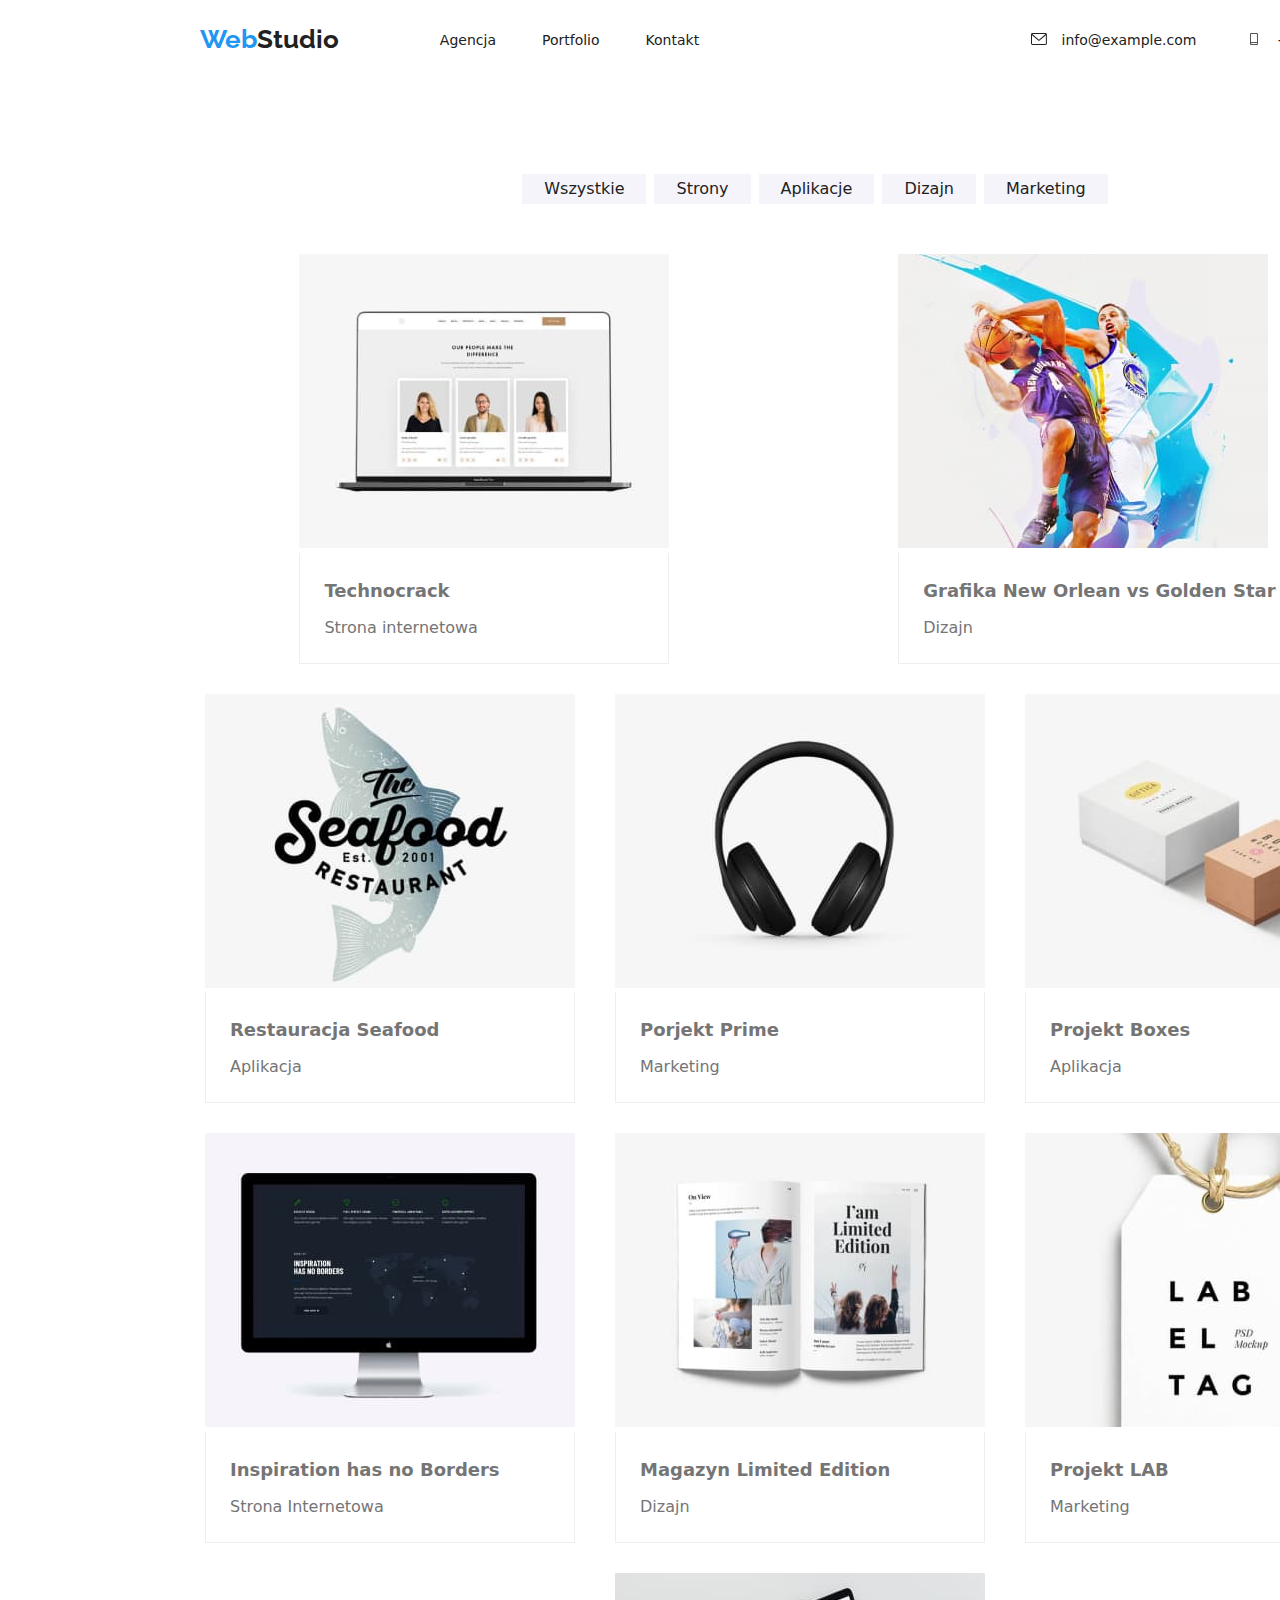
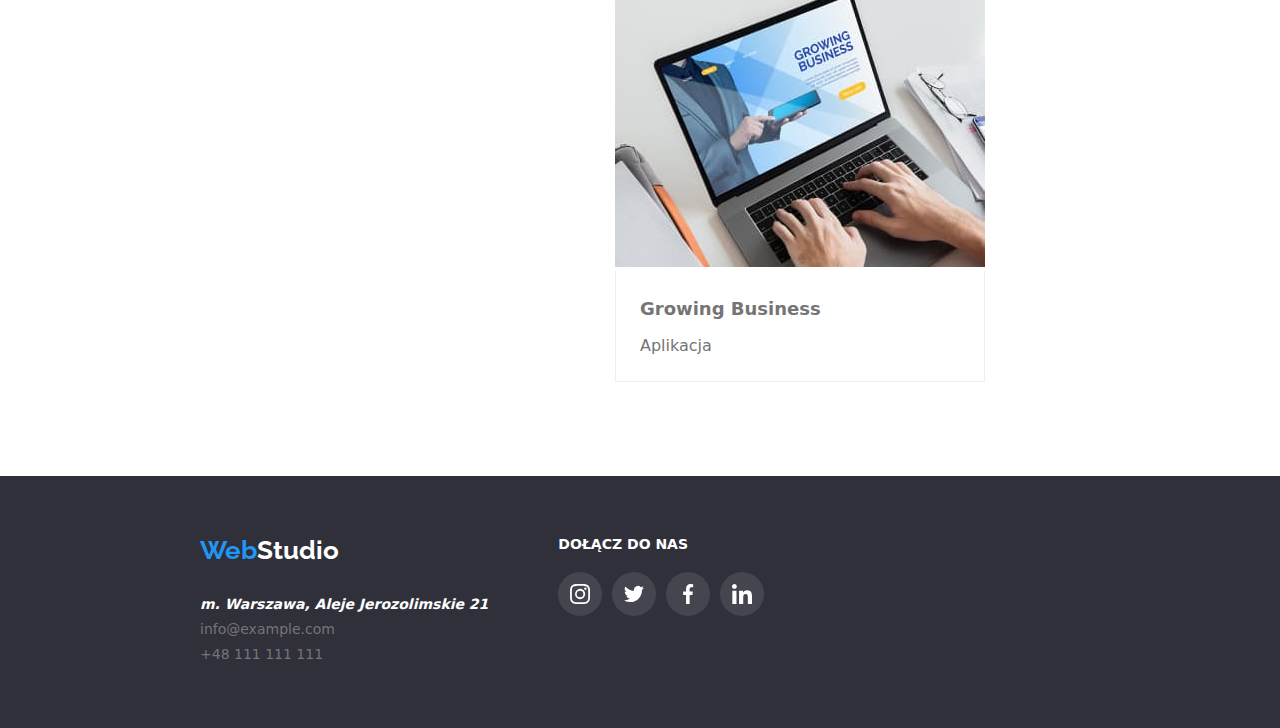
==== portfolio.html @ 2120d0a6 "uploaded hw4" ====
<!DOCTYPE html>
<html lang="en">
  <head>
    <meta charset="UTF-8" />
    <meta http-equiv="X-UA-Compatible" content="IE=edge" />
    <meta name="viewport" content="width=device-width, initial-scale=1.0" />
    <title>Document</title>
    <link href="./css/style.css" rel="stylesheet" />
    <link rel="preconnect" href="https://fonts.googleapis.com" />
    <link rel="preconnect" href="https://fonts.gstatic.com" crossorigin />
    <link
      href="https://fonts.googleapis.com/css2?family=Raleway:wght@700&family=Roboto:wght@400;500;700;900&display=swap"
      rel="stylesheet"
    />
    <link rel="stylesheet" href="./css/modern-normalize.css" />
  </head>
  <body>
    <header class="container container-lined">
      <a
        class="container-left"
        href="https://joanna-jasinska.github.io/goit-markup-hw-04/"
      >
        <h2 class="company-name">
          <span class="accented-color">Web</span
          ><span class="strong-color">Studio</span>
        </h2>
      </a>

      <nav class="container-spaced">
        <a class="link1" href="./index.html">Agencja</a>
        <a class="link1" href="./portfolio.html">Portfolio</a>
        <a class="link1" href="#contact">Kontakt</a>
      </nav>

      <div class="container-right">
        <a class="link1" href="mailto:info@example.com"
          ><svg class="icon" width="16" height="12">
            <use href="./images/icons.svg#envelope"></use>
          </svg>
          info@example.com</a
        >

        <a class="link1" href="tel:+48111111111">
          <svg class="icon" width="16" height="12">
            <use href="./images/icons.svg#smartphone"></use>
          </svg>
          +48 111 111 111</a
        >
      </div>
    </header>
    <main class="section">
      <ul class="list-filter container-lined-middle margin-bottom-50">
        <li>
          <button class="button1" type="button" value="Wszystkie">
            Wszystkie
          </button>
        </li>
        <li>
          <button class="button1" type="button" value="Strony">Strony</button>
        </li>
        <li>
          <button class="button1" type="button" value="Aplikacje">
            Aplikacje
          </button>
        </li>
        <li>
          <button class="button1" type="button" value="Dizajn">Dizajn</button>
        </li>
        <li>
          <button class="button1" type="button" value="Marketing">
            Marketing
          </button>
        </li>
      </ul>

      <ul class="container product-list container-wrap">
        <li>
          <section class="product-card">
            <img
              src="./images/portfolio-tablet-img-8.jpg"
              alt="tablet with web page opened"
              width="370"
              height="294"
            />
            <div class="product-card-bottom">
              <h3>Technocrack</h3>
              Strona internetowa
            </div>
          </section>
        </li>
        <li>
          <section class="product-card">
            <img
              src="./images/portfolio-basketball-img-7.jpg"
              alt="two men in professional sportswear are jumping to reach basketball ball"
            />
            <div class="product-card-bottom">
              <h3>Grafika New Orlean vs Golden Star</h3>
              Dizajn
            </div>
          </section>
        </li>
        <li>
          <section class="product-card">
            <img
              src="./images/portfolio-seafood-img-6.jpg"
              alt="The Seafood Restaurant est. 2001 logo with a fish on the background"
            />
            <div class="product-card-bottom">
              <h3>Restauracja Seafood</h3>
              Aplikacja
            </div>
          </section>
        </li>
        <li>
          <section class="product-card">
            <img
              src="./images/portfolio-headphones-img-5.jpg"
              alt="comfortable black headphoes"
            />
            <div class="product-card-bottom">
              <h3>Porjekt Prime</h3>
              Marketing
            </div>
          </section>
        </li>
        <li>
          <section class="product-card">
            <img
              src="./images/portfolio-boxes-img-4.jpg"
              alt="two cardboard boxes ready to be shipped"
            />
            <div class="product-card-bottom">
              <h3>Projekt Boxes</h3>
              Aplikacja
            </div>
          </section>
        </li>
        <li>
          <section class="product-card">
            <img
              src="./images/portfolio-monitor-img-3.jpg"
              alt="monitor, on screen displaying world map and article titled 'inspiration has no borders'"
            />
            <div class="product-card-bottom">
              <h3>Inspiration has no Borders</h3>
              Strona Internetowa
            </div>
          </section>
        </li>
        <li>
          <section class="product-card">
            <img
              src="./images/portfolio-book-img-2.jpg"
              alt="magazine opened on a page with woman drying hair"
            />
            <div class="product-card-bottom">
              <h3>Magazyn Limited Edition</h3>
              Dizajn
            </div>
          </section>
        </li>
        <li>
          <section class="product-card">
            <img
              src="./images/portfolio-lab-tag-img-1.jpg"
              alt="a sturdy paper tag with a string attatched, text on the tag: LABEL TAG PSD Mockup"
            />
            <div class="product-card-bottom">
              <h3>Projekt LAB</h3>
              Marketing
            </div>
          </section>
        </li>
        <li>
          <section class="product-card">
            <img
              src="./images/portfolio-laptop-img.jpg"
              alt="hands working on laptop with article 'growing business' on the screen"
            />
            <div class="product-card-bottom">
              <h3>Growing Business</h3>
              Aplikacja
            </div>
          </section>
        </li>
      </ul>
    </main>
    <footer>
      <div class="container-left container footer-flex">
        <div id="contact">
          <a href="https://joanna-jasinska.github.io/goit-markup-hw-04/">
            <h2 class="company-name">
              <span class="accented-color">Web</span
              ><span class="strong-inverted-color">Studio</span>
            </h2>
          </a>
          <address class="text-white">
            <strong> m. Warszawa, Aleje Jerozolimskie 21</strong>
          </address>
          <p>
            <a class="link2" href="mailto:info@example.com">info@example.com</a>
          </p>
          <p>
            <a class="link2" href="tel:+48111111111">+48 111 111 111</a>
          </p>
        </div>
        <div>
          <p class="text-white margin-bottom-20">DOŁĄCZ DO NAS</p>
          <div class="icons-socials-bar">
            <svg class="icon-socials" width="44" height="44">
              <use href="./images/icons.svg#Ellipse-3"></use>
            </svg>
            <svg class="icon-socials" width="44" height="44">
              <use href="./images/icons.svg#Ellipse"></use>
            </svg>
            <svg class="icon-socials" width="44" height="44">
              <use href="./images/icons.svg#Ellipse-1"></use>
            </svg>
            <svg class="icon-socials" width="44" height="44">
              <use href="./images/icons.svg#Ellipse-2"></use>
            </svg>
          </div>
        </div>
      </div>
    </footer>
  </body>
</html>
---- css/style.css ----
:root {
  --color-accented: #2196f3;
  --color-normal: #757575;
  --color-gray: #afb1b8;
  --color-strong: #212121;
  --color-background1: white;
  --color-background2: #2f303a;
  --color-background3: #f5f4fa;
  --color-border1: #eeeeee;
}
.section {
  padding: 94px 0 94px 0;
}

.container-centered {
  display: flex;
  flex-direction: column;
  align-items: center;
  justify-content: center;
}
.container-wrap {
  display: flex;
  flex-wrap: wrap;
  justify-content: space-around;
  gap: 30px;
}

.container {
  width: 1200px;
  margin: 0 auto;
}
.container-lined {
  display: flex;
  align-items: center;
  justify-content: space-between;
  gap: 30px;
}

.container-lined-middle {
  display: flex;
  align-items: center;
  justify-content: center;
  width: 1200px;
  margin: 0 215px;
  gap: 8px;
}
.container-spaced {
  display: flex;
  align-items: center;
  justify-content: space-between;
  gap: 46px;
}
.container-right {
  display: flex;
  flex-basis: 50%;
  align-items: center;
  justify-content: right;
  gap: 50px;
}
.container-left {
  display: flex;
  align-items: center;
  justify-content: left;
}
/* .container-left-wrap {
  text-align: left;
  width: 1200px;
  margin-left: 215px;
  margin-right: 215px;
  background-color: fuchsia;
} */

body {
  font-family: "Roboto", sans-serif;
  color: var(--color-normal);
  font-weight: 400;
  font-size: 14px;

  width: 1600px;
}
h1,
h2,
h3,
h4,
h5,
h6 {
  margin: 0;
  padding: 0;
  border: 0;
  font-size: 100%;
  font: inherit;
  vertical-align: baseline;
}

a {
  text-decoration: none;
}

ul {
  list-style: none;
  padding-inline-start: 0;
}
header {
  height: 80px;
}
.company-name {
  font-family: "Raleway", sans-serif;
  font-weight: 700;
  font-size: 26px;
  height: 31px;
}
.button1 {
  font-size: 16px;
  font-weight: 500;
  background-color: var(--color-background3);
  color: var(--color-strong);
  border-width: 0;
}
.button1:hover {
  cursor: pointer;
}
.link1 {
  font-weight: 500;
  color: var(--color-strong);
  fill: var(--color-strong);
}
.icon {
  margin-right: 10px;
}
.icon-big {
  margin-top: 25px;
}
.icon-big-background {
  background-color: #f5f4fa;
  height: 120px;
  margin-bottom: 30px;
}
.icons-socials-bar {
  display: flex;
  gap: 10px;
}
.icon-socials {
  fill: var(--color-normal);
  /* border: 2px solid red; */
  border-radius: 50%;
  background-color: var(--color-background1);
}
.icon-socials:hover,
.icon-socials:focus {
  fill: var(--color-background1);
  /* border: 1px solid var(--color-accented); */
  background-color: var(--color-accented);
  cursor: pointer;
}

.icon-clients {
  fill: var(--color-normal);
  width: 170;
  height: 92;
  padding: 16px 32px;
  /* background-color: var(--color-background1); */
  border: 1px solid var(--color-gray);
}
.icon-clients:hover,
.icon-clients:focus {
  fill: var(--color-accented);
  /* background-color: var(--color-background1); */
  border: 1px solid var(--color-accented);
  cursor: pointer;
}
.icon-clients > svg:hover,
.icon-clients > svg:focus {
  fill: var(--color-accented);
  cursor: pointer;
}
.icon-clients > svg {
  fill: var(--color-normal);
}
.button1:hover,
.button1:focus {
  background-color: var(--color-accented);
  color: var(--color-background1);
  cursor: pointer;
}

.link1:hover,
.link1:focus {
  color: var(--color-accented);
  fill: var(--color-accented);
}

.link2 {
  font-weight: 500;
  color: var(--color-strong) 60%;
}
.product-card h3 {
  font-weight: 700;
  font-size: 18px;
}
.product-card {
  font-size: 16px;
  border-top: 0px;
}
.product-card:hover {
  box-shadow: 0px 1px 1px rgba(0, 0, 0, 0.12), 0px 4px 4px rgba(0, 0, 0, 0.06),
    1px 4px 6px rgba(0, 0, 0, 0.16);
}
.product-card-bottom {
  border-top: 0px;
  border-left: 1px solid var(--color-border1);
  border-right: 1px solid var(--color-border1);
  border-bottom: 1px solid var(--color-border1);
  padding: 20px 24px;
  line-height: 188%;
}
.product-card-bottom h3 {
  margin-bottom: 4px;
  line-height: 200%;
}
.text-white {
  color: var(--color-background1);
}
.upper-article {
  line-height: 171%;
}
.upper-article h2 {
  color: var(--color-strong);
  font-weight: 700;
  font-size: 36px;
}
.upper-article h3 {
  font-weight: 700;
  color: var(--color-strong);
}
.upper-article > ul {
  margin-bottom: 94px;
}
.lower-article {
  background-color: var(--color-background3);
}
.section h2 {
  color: var(--color-strong);
  font-weight: 700;
  font-size: 36px;
}
.banner1 {
  max-height: 25%;
  min-height: 600px;
  text-align: center;
  font-weight: 900;
  font-size: 44px;
  line-height: 136%;
  color: var(--color-background1);
  background-image: url(../images/banner1-background.jpg);
  background-color: rgba(47, 48, 58, 0.4);
}
.banner1 h1 {
  margin: 30px;
}
.banner1 button {
  font-weight: 700;
  font-size: 16px;
  background-color: var(--color-accented);
  color: var(--color-background1);
}
nav .link1 {
  color: var(--color-strong);
}
.personel-card h4 {
  font-weight: 500;
  font-size: 16px;
  color: var(--color-strong);
}
.personel-card {
  font-size: 16px;
  background-color: var(--color-background1);
  box-shadow: 0 2px 1px 0 rgba(0, 0, 0, 0.2), 0 1px 1px 0 rgba(0, 0, 0, 0.14),
    0 1px 3px 0 rgba(0, 0, 0, 0.12);
}
.padding-30 {
  padding: 20px;
}
.padding-30 > :nth-child(n) {
  margin: 10px;
}
.margin-bottom-50 {
  margin-bottom: 50px;
}
.center {
  text-align: center;
}
.box-200x50 {
  min-width: 200px;
  min-height: 50px;
}
.box-200x50:hover {
  cursor: pointer;
}

footer {
  /* footer */
  height: 252px;
  background-color: var(--color-background2);
}
#contact > :nth-child(n) {
  display: flex;
  padding-top: 9px;
  margin: 0;
}
#contact > :first-child {
  display: flex;
  padding-top: 60px;
  padding-bottom: 20px;
}
#contact > :last-child {
  display: flex;

  padding-bottom: 60px;
  margin: 0;
}
.list-filter .button1 {
  padding: 6px 22px;
}
.list-filter .button1:hover,
.list-filter .button1:focus {
  box-shadow: 0px 3px 1px rgba(0, 0, 0, 0.1), 0px 1px 2px rgba(0, 0, 0, 0.08),
    0px 2px 2px rgba(0, 0, 0, 0.12);
  cursor: pointer;
}
.accented-color {
  color: var(--color-accented);
}
.strong-color {
  color: var(--color-strong);
}
.strong-inverted-color {
  color: var(--color-background1);
}
/* */

.footer-flex {
  display: flex;
  flex-direction: row;
  align-items: flex-start;
  gap: 70px;

  font-weight: 700;
}

.margin-bottom-20 {
  margin-bottom: 20px;
  margin-top: 60px;
}

footer .icon-socials {
  background-color: rgba(255, 255, 255, 0.1);
  fill: var(--color-background1);
}
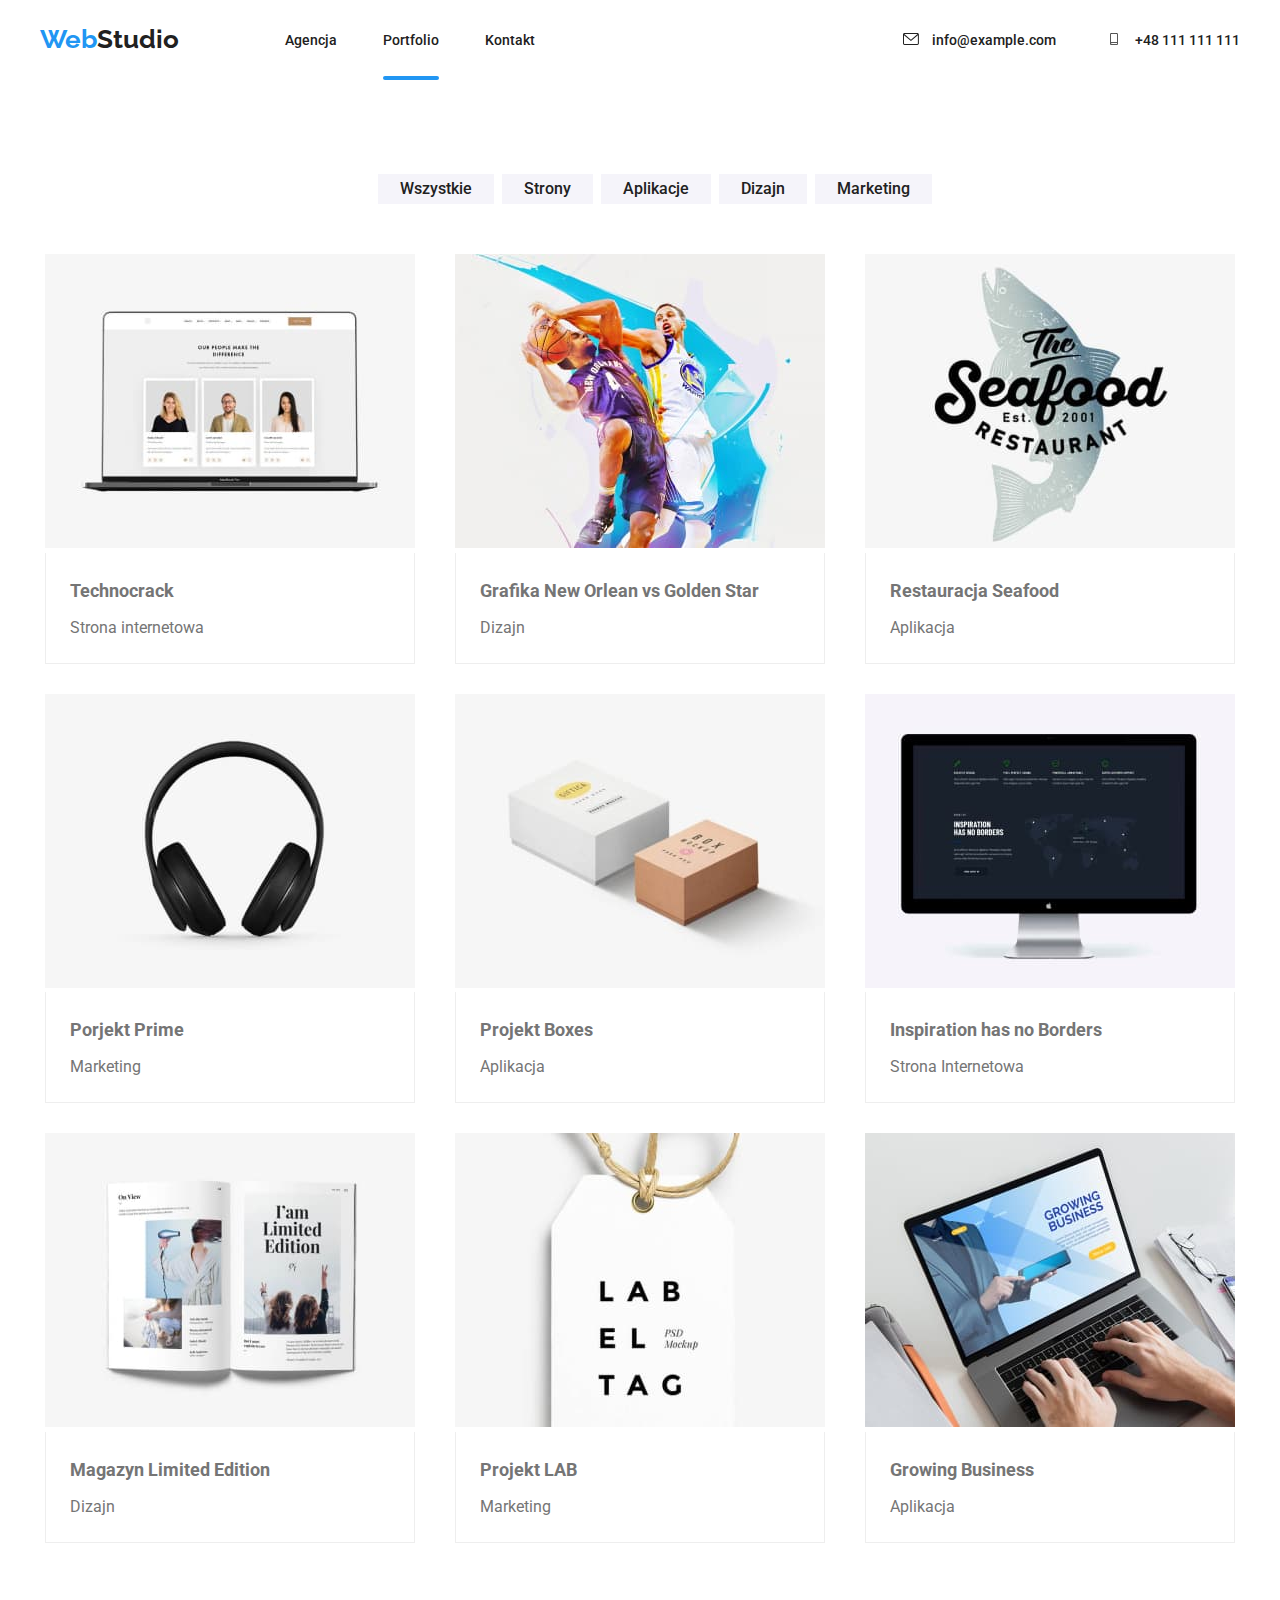
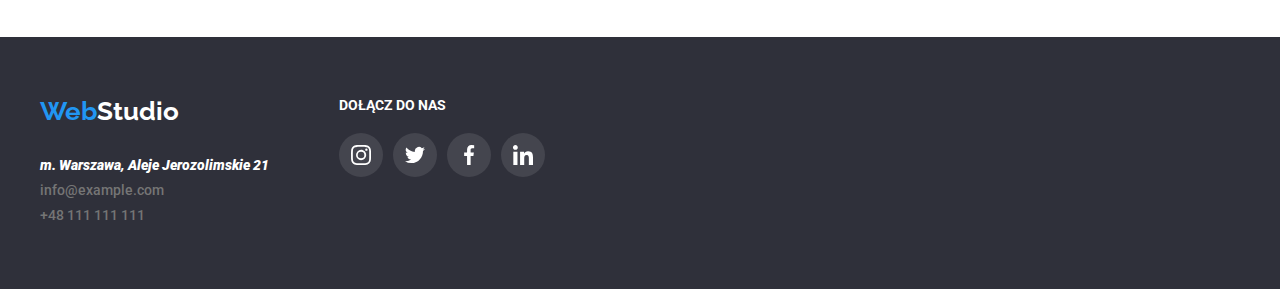
==== commit cc97ffd1: "major changes" ====
--- a/portfolio.html
+++ b/portfolio.html
@@ -15,214 +15,296 @@
     <link rel="stylesheet" href="./css/modern-normalize.css" />
   </head>
   <body>
-    <header class="container container-lined">
-      <a
-        class="container-left"
-        href="https://joanna-jasinska.github.io/goit-markup-hw-04/"
-      >
-        <h2 class="company-name">
-          <span class="accented-color">Web</span
-          ><span class="strong-color">Studio</span>
-        </h2>
-      </a>
+    <div class="container-body">
+      <header class="container container-lined">
+        <a
+          class="container-left"
+          href="https://joanna-jasinska.github.io/goit-markup-hw-04/"
+        >
+          <h2 class="company-name">
+            <span class="accented-color">Web</span
+            ><span class="strong-color">Studio</span>
+          </h2>
+        </a>
 
-      <nav class="container-spaced">
-        <a class="link1" href="./index.html">Agencja</a>
-        <a class="link1" href="./portfolio.html">Portfolio</a>
-        <a class="link1" href="#contact">Kontakt</a>
-      </nav>
+        <nav class="container-spaced">
+          <a class="link1 has-hover" href="./index.html">Agencja</a>
+          <a class="link1 has-hover current-page" href="./portfolio.html"
+            >Portfolio</a
+          >
+          <a class="link1 has-hover" href="#contact">Kontakt</a>
+        </nav>
 
-      <div class="container-right">
-        <a class="link1" href="mailto:info@example.com"
-          ><svg class="icon" width="16" height="12">
-            <use href="./images/icons.svg#envelope"></use>
-          </svg>
-          info@example.com</a
-        >
+        <div class="container-right">
+          <a class="link1 has-hover" href="mailto:info@example.com"
+            ><svg class="icon" width="16" height="12">
+              <use href="./images/icons.svg#envelope"></use>
+            </svg>
+            info@example.com</a
+          >
 
-        <a class="link1" href="tel:+48111111111">
-          <svg class="icon" width="16" height="12">
-            <use href="./images/icons.svg#smartphone"></use>
-          </svg>
-          +48 111 111 111</a
-        >
-      </div>
-    </header>
-    <main class="section">
-      <ul class="list-filter container-lined-middle margin-bottom-50">
-        <li>
-          <button class="button1" type="button" value="Wszystkie">
-            Wszystkie
-          </button>
-        </li>
-        <li>
-          <button class="button1" type="button" value="Strony">Strony</button>
-        </li>
-        <li>
-          <button class="button1" type="button" value="Aplikacje">
-            Aplikacje
-          </button>
-        </li>
-        <li>
-          <button class="button1" type="button" value="Dizajn">Dizajn</button>
-        </li>
-        <li>
-          <button class="button1" type="button" value="Marketing">
-            Marketing
-          </button>
-        </li>
-      </ul>
+          <a class="link1 has-hover" href="tel:+48111111111">
+            <svg class="icon" width="16" height="12">
+              <use href="./images/icons.svg#smartphone"></use>
+            </svg>
+            +48 111 111 111</a
+          >
+        </div>
+      </header>
+      <main class="section">
+        <ul class="list-filter container-lined-middle margin-bottom-50">
+          <li>
+            <button class="button1 has-hover" type="button" value="Wszystkie">
+              Wszystkie
+            </button>
+          </li>
+          <li>
+            <button class="button1 has-hover" type="button" value="Strony">
+              Strony
+            </button>
+          </li>
+          <li>
+            <button class="button1 has-hover" type="button" value="Aplikacje">
+              Aplikacje
+            </button>
+          </li>
+          <li>
+            <button class="button1 has-hover" type="button" value="Dizajn">
+              Dizajn
+            </button>
+          </li>
+          <li>
+            <button class="button1 has-hover" type="button" value="Marketing">
+              Marketing
+            </button>
+          </li>
+        </ul>
 
-      <ul class="container product-list container-wrap">
-        <li>
-          <section class="product-card">
-            <img
-              src="./images/portfolio-tablet-img-8.jpg"
-              alt="tablet with web page opened"
-              width="370"
-              height="294"
-            />
-            <div class="product-card-bottom">
-              <h3>Technocrack</h3>
-              Strona internetowa
+        <ul class="container product-list container-wrap">
+          <li>
+            <section class="product-card has-hover">
+              <div class="slider-container has-hover">
+                <img
+                  src="./images/portfolio-tablet-img-8.jpg"
+                  alt="tablet with web page opened"
+                  width="370"
+                  height="294"
+                />
+                <article class="slide-from-bottom">
+                  Technocrack jest popularną platformą wykorzystywaną do
+                  rozpowszechniania koronawirusa. Firmy wykorzystują tę
+                  platformę do celów szpiegowskich i ataków na niezabezpieczone
+                  serwery konkurencji
+                </article>
+              </div>
+              <div class="product-card-bottom">
+                <h3>Technocrack</h3>
+                Strona internetowa
+              </div>
+            </section>
+          </li>
+          <li>
+            <section class="product-card has-hover">
+              <div class="slider-container has-hover">
+                <img
+                  src="./images/portfolio-basketball-img-7.jpg"
+                  alt="two men in professional sportswear are jumping to reach basketball ball"
+                />
+                <article class="slide-from-bottom">
+                  Technocrack jest popularną platformą wykorzystywaną do
+                  rozpowszechniania koronawirusa. Firmy wykorzystują tę
+                  platformę do celów szpiegowskich i ataków na niezabezpieczone
+                  serwery konkurencji
+                </article>
+              </div>
+              <div class="product-card-bottom">
+                <h3>Grafika New Orlean vs Golden Star</h3>
+                Dizajn
+              </div>
+            </section>
+          </li>
+          <li>
+            <section class="product-card has-hover">
+              <div class="slider-container has-hover">
+                <img
+                  src="./images/portfolio-seafood-img-6.jpg"
+                  alt="The Seafood Restaurant est. 2001 logo with a fish on the background"
+                />
+                <article class="slide-from-bottom">
+                  Technocrack jest popularną platformą wykorzystywaną do
+                  rozpowszechniania koronawirusa. Firmy wykorzystują tę
+                  platformę do celów szpiegowskich i ataków na niezabezpieczone
+                  serwery konkurencji
+                </article>
+              </div>
+              <div class="product-card-bottom">
+                <h3>Restauracja Seafood</h3>
+                Aplikacja
+              </div>
+            </section>
+          </li>
+          <li>
+            <section class="product-card has-hover">
+              <div class="slider-container has-hover">
+                <img
+                  src="./images/portfolio-headphones-img-5.jpg"
+                  alt="comfortable black headphoes"
+                />
+                <article class="slide-from-bottom">
+                  Technocrack jest popularną platformą wykorzystywaną do
+                  rozpowszechniania koronawirusa. Firmy wykorzystują tę
+                  platformę do celów szpiegowskich i ataków na niezabezpieczone
+                  serwery konkurencji
+                </article>
+              </div>
+              <div class="product-card-bottom">
+                <h3>Porjekt Prime</h3>
+                Marketing
+              </div>
+            </section>
+          </li>
+          <li>
+            <section class="product-card has-hover">
+              <div class="slider-container has-hover">
+                <img
+                  src="./images/portfolio-boxes-img-4.jpg"
+                  alt="two cardboard boxes ready to be shipped"
+                />
+                <article class="slide-from-bottom">
+                  Technocrack jest popularną platformą wykorzystywaną do
+                  rozpowszechniania koronawirusa. Firmy wykorzystują tę
+                  platformę do celów szpiegowskich i ataków na niezabezpieczone
+                  serwery konkurencji
+                </article>
+              </div>
+              <div class="product-card-bottom">
+                <h3>Projekt Boxes</h3>
+                Aplikacja
+              </div>
+            </section>
+          </li>
+          <li>
+            <section class="product-card has-hover">
+              <div class="slider-container has-hover">
+                <img
+                  src="./images/portfolio-monitor-img-3.jpg"
+                  alt="monitor, on screen displaying world map and article titled 'inspiration has no borders'"
+                />
+                <article class="slide-from-bottom">
+                  Technocrack jest popularną platformą wykorzystywaną do
+                  rozpowszechniania koronawirusa. Firmy wykorzystują tę
+                  platformę do celów szpiegowskich i ataków na niezabezpieczone
+                  serwery konkurencji
+                </article>
+              </div>
+              <div class="product-card-bottom">
+                <h3>Inspiration has no Borders</h3>
+                Strona Internetowa
+              </div>
+            </section>
+          </li>
+          <li>
+            <section class="product-card has-hover">
+              <div class="slider-container has-hover">
+                <img
+                  src="./images/portfolio-book-img-2.jpg"
+                  alt="magazine opened on a page with woman drying hair"
+                />
+                <article class="slide-from-bottom">
+                  Technocrack jest popularną platformą wykorzystywaną do
+                  rozpowszechniania koronawirusa. Firmy wykorzystują tę
+                  platformę do celów szpiegowskich i ataków na niezabezpieczone
+                  serwery konkurencji
+                </article>
+              </div>
+              <div class="product-card-bottom">
+                <h3>Magazyn Limited Edition</h3>
+                Dizajn
+              </div>
+            </section>
+          </li>
+          <li>
+            <section class="product-card has-hover">
+              <div class="slider-container has-hover">
+                <img
+                  src="./images/portfolio-lab-tag-img-1.jpg"
+                  alt="a sturdy paper tag with a string attatched, text on the tag: LABEL TAG PSD Mockup"
+                />
+                <article class="slide-from-bottom">
+                  Technocrack jest popularną platformą wykorzystywaną do
+                  rozpowszechniania koronawirusa. Firmy wykorzystują tę
+                  platformę do celów szpiegowskich i ataków na niezabezpieczone
+                  serwery konkurencji
+                </article>
+              </div>
+              <div class="product-card-bottom">
+                <h3>Projekt LAB</h3>
+                Marketing
+              </div>
+            </section>
+          </li>
+          <li>
+            <section class="product-card has-hover">
+              <div class="slider-container has-hover">
+                <img
+                  src="./images/portfolio-laptop-img.jpg"
+                  alt="hands working on laptop with article 'growing business' on the screen"
+                />
+                <article class="slide-from-bottom">
+                  Technocrack jest popularną platformą wykorzystywaną do
+                  rozpowszechniania koronawirusa. Firmy wykorzystują tę
+                  platformę do celów szpiegowskich i ataków na niezabezpieczone
+                  serwery konkurencji
+                </article>
+              </div>
+              <div class="product-card-bottom">
+                <h3>Growing Business</h3>
+                Aplikacja
+              </div>
+            </section>
+          </li>
+        </ul>
+      </main>
+      <footer>
+        <div class="container-left container footer-flex">
+          <div id="contact">
+            <a href="https://joanna-jasinska.github.io/goit-markup-hw-04/">
+              <h2 class="company-name">
+                <span class="accented-color">Web</span
+                ><span class="strong-inverted-color">Studio</span>
+              </h2>
+            </a>
+            <address class="text-white">
+              <strong> m. Warszawa, Aleje Jerozolimskie 21</strong>
+            </address>
+            <p>
+              <a class="link2" href="mailto:info@example.com"
+                >info@example.com</a
+              >
+            </p>
+            <p>
+              <a class="link2" href="tel:+48111111111">+48 111 111 111</a>
+            </p>
+          </div>
+          <div>
+            <p class="text-white margin-bottom-20">DOŁĄCZ DO NAS</p>
+            <div class="icons-socials-bar">
+              <svg class="icon-socials has-hover" width="44" height="44">
+                <use href="./images/icons.svg#Ellipse-3"></use>
+              </svg>
+              <svg class="icon-socials has-hover" width="44" height="44">
+                <use href="./images/icons.svg#Ellipse"></use>
+              </svg>
+              <svg class="icon-socials has-hover" width="44" height="44">
+                <use href="./images/icons.svg#Ellipse-1"></use>
+              </svg>
+              <svg class="icon-socials has-hover" width="44" height="44">
+                <use href="./images/icons.svg#Ellipse-2"></use>
+              </svg>
             </div>
-          </section>
-        </li>
-        <li>
-          <section class="product-card">
-            <img
-              src="./images/portfolio-basketball-img-7.jpg"
-              alt="two men in professional sportswear are jumping to reach basketball ball"
-            />
-            <div class="product-card-bottom">
-              <h3>Grafika New Orlean vs Golden Star</h3>
-              Dizajn
-            </div>
-          </section>
-        </li>
-        <li>
-          <section class="product-card">
-            <img
-              src="./images/portfolio-seafood-img-6.jpg"
-              alt="The Seafood Restaurant est. 2001 logo with a fish on the background"
-            />
-            <div class="product-card-bottom">
-              <h3>Restauracja Seafood</h3>
-              Aplikacja
-            </div>
-          </section>
-        </li>
-        <li>
-          <section class="product-card">
-            <img
-              src="./images/portfolio-headphones-img-5.jpg"
-              alt="comfortable black headphoes"
-            />
-            <div class="product-card-bottom">
-              <h3>Porjekt Prime</h3>
-              Marketing
-            </div>
-          </section>
-        </li>
-        <li>
-          <section class="product-card">
-            <img
-              src="./images/portfolio-boxes-img-4.jpg"
-              alt="two cardboard boxes ready to be shipped"
-            />
-            <div class="product-card-bottom">
-              <h3>Projekt Boxes</h3>
-              Aplikacja
-            </div>
-          </section>
-        </li>
-        <li>
-          <section class="product-card">
-            <img
-              src="./images/portfolio-monitor-img-3.jpg"
-              alt="monitor, on screen displaying world map and article titled 'inspiration has no borders'"
-            />
-            <div class="product-card-bottom">
-              <h3>Inspiration has no Borders</h3>
-              Strona Internetowa
-            </div>
-          </section>
-        </li>
-        <li>
-          <section class="product-card">
-            <img
-              src="./images/portfolio-book-img-2.jpg"
-              alt="magazine opened on a page with woman drying hair"
-            />
-            <div class="product-card-bottom">
-              <h3>Magazyn Limited Edition</h3>
-              Dizajn
-            </div>
-          </section>
-        </li>
-        <li>
-          <section class="product-card">
-            <img
-              src="./images/portfolio-lab-tag-img-1.jpg"
-              alt="a sturdy paper tag with a string attatched, text on the tag: LABEL TAG PSD Mockup"
-            />
-            <div class="product-card-bottom">
-              <h3>Projekt LAB</h3>
-              Marketing
-            </div>
-          </section>
-        </li>
-        <li>
-          <section class="product-card">
-            <img
-              src="./images/portfolio-laptop-img.jpg"
-              alt="hands working on laptop with article 'growing business' on the screen"
-            />
-            <div class="product-card-bottom">
-              <h3>Growing Business</h3>
-              Aplikacja
-            </div>
-          </section>
-        </li>
-      </ul>
-    </main>
-    <footer>
-      <div class="container-left container footer-flex">
-        <div id="contact">
-          <a href="https://joanna-jasinska.github.io/goit-markup-hw-04/">
-            <h2 class="company-name">
-              <span class="accented-color">Web</span
-              ><span class="strong-inverted-color">Studio</span>
-            </h2>
-          </a>
-          <address class="text-white">
-            <strong> m. Warszawa, Aleje Jerozolimskie 21</strong>
-          </address>
-          <p>
-            <a class="link2" href="mailto:info@example.com">info@example.com</a>
-          </p>
-          <p>
-            <a class="link2" href="tel:+48111111111">+48 111 111 111</a>
-          </p>
-        </div>
-        <div>
-          <p class="text-white margin-bottom-20">DOŁĄCZ DO NAS</p>
-          <div class="icons-socials-bar">
-            <svg class="icon-socials" width="44" height="44">
-              <use href="./images/icons.svg#Ellipse-3"></use>
-            </svg>
-            <svg class="icon-socials" width="44" height="44">
-              <use href="./images/icons.svg#Ellipse"></use>
-            </svg>
-            <svg class="icon-socials" width="44" height="44">
-              <use href="./images/icons.svg#Ellipse-1"></use>
-            </svg>
-            <svg class="icon-socials" width="44" height="44">
-              <use href="./images/icons.svg#Ellipse-2"></use>
-            </svg>
           </div>
         </div>
-      </div>
-    </footer>
+      </footer>
+    </div>
   </body>
 </html>
--- a/css/style.css
+++ b/css/style.css
@@ -23,11 +23,14 @@
   flex-wrap: wrap;
   justify-content: space-around;
   gap: 30px;
+  /* padding: 0px;
+  margin: 0px; */
 }
 
 .container {
   width: 1200px;
-  margin: 0 auto;
+  margin: 0px auto;
+  /* padding: 0px; */
 }
 .container-lined {
   display: flex;
@@ -69,14 +72,38 @@
   margin-right: 215px;
   background-color: fuchsia;
 } */
-
-body {
+.container-body {
   font-family: "Roboto", sans-serif;
   color: var(--color-normal);
   font-weight: 400;
   font-size: 14px;
-
+  position: relative;
   width: 1600px;
+  /* margin: 0px auto; */
+}
+body {
+  display: flex;
+  flex-direction: column;
+  /* justify-content: center; */
+  align-items: center;
+
+  /* font-family: "Roboto", sans-serif;
+  color: var(--color-normal);
+  font-weight: 400;
+  font-size: 14px;
+  position: relative;
+  width: 1600px; */
+  /* margin: auto; */
+
+  /* left: 50vw;
+  transform: translateX(-50%); */
+
+  /* padding-left: calc(100vw-1600px);
+  width: 100%;
+  height: 100%;
+
+  left: 0px;
+  top: 0px; */
 }
 h1,
 h2,
@@ -109,6 +136,11 @@
   font-size: 26px;
   height: 31px;
 }
+.has-hover {
+  transition-timing-function: cubic-bezier(0.4, 0, 0.2, 1);
+  transition-duration: 250ms;
+  transition-property: color, fill, background-color, box-shadow;
+}
 .button1 {
   font-size: 16px;
   font-weight: 500;
@@ -116,9 +148,6 @@
   color: var(--color-strong);
   border-width: 0;
 }
-.button1:hover {
-  cursor: pointer;
-}
 .link1 {
   font-weight: 500;
   color: var(--color-strong);
@@ -129,11 +158,13 @@
 }
 .icon-big {
   margin-top: 25px;
+  width: 270px;
 }
 .icon-big-background {
   background-color: #f5f4fa;
   height: 120px;
   margin-bottom: 30px;
+  width: 270px;
 }
 .icons-socials-bar {
   display: flex;
@@ -200,7 +231,42 @@
 .product-card {
   font-size: 16px;
   border-top: 0px;
-}
+  position: relative;
+  overflow: hidden;
+}
+
+.product-card .slide-from-bottom {
+  position: absolute;
+  top: 100%;
+
+  padding: 49px 24px;
+  background-color: rgba(33, 150, 243, 0.9);
+  font-family: "Roboto";
+  font-style: normal;
+  font-weight: 400;
+  font-size: 18px;
+  line-height: 28px;
+  /* or 156% */
+
+  letter-spacing: 0.03em;
+
+  /* bottom: -10px; */
+
+  color: #ffffff;
+  transition-timing-function: cubic-bezier(0.4, 0, 0.2, 1);
+  transition-duration: 250ms;
+  transition-property: top;
+}
+
+.slider-container {
+  overflow: hidden;
+  position: relative;
+}
+
+.product-card:hover .slide-from-bottom {
+  top: 0px;
+}
+
 .product-card:hover {
   box-shadow: 0px 1px 1px rgba(0, 0, 0, 0.12), 0px 4px 4px rgba(0, 0, 0, 0.06),
     1px 4px 6px rgba(0, 0, 0, 0.16);
@@ -356,3 +422,105 @@
   background-color: rgba(255, 255, 255, 0.1);
   fill: var(--color-background1);
 }
+.position-parent {
+  position: relative;
+  line-height: 0px;
+  /* height: 294px; */
+}
+.desc-inside-image-bottom {
+  display: flex;
+  position: absolute;
+  bottom: 0px;
+  font-weight: 700;
+  font-size: 14px;
+  line-height: 16px;
+  text-align: center;
+  text-transform: uppercase;
+  color: var(--color-background1);
+  background-color: rgba(47, 48, 58, 0.8);
+  height: 70px;
+  width: 100%;
+  align-items: center;
+  justify-content: center;
+}
+.current-page {
+  position: relative;
+}
+.current-page::after {
+  content: "";
+  visibility: visible;
+  position: absolute;
+  display: flex;
+  margin-top: 28px;
+  /* transform-origin: center; */
+  /* transform: translateX(-100%); */
+  flex-direction: column;
+  /* align-items: center;
+  justify-self: center */
+  /* bottom: 0px; */
+
+  width: 100%;
+  height: 4px;
+
+  background: #2196f3;
+  border-radius: 2px;
+}
+
+.backdrop {
+  width: 100vw;
+  height: 100vh;
+
+  position: fixed;
+
+  left: 0px;
+  top: 0px;
+
+  opacity: 1;
+  scale: 1;
+  background: rgba(0, 0, 0, 0.3);
+}
+
+.modal {
+  width: 528px;
+  height: 581px;
+
+  background: #ffffff;
+  box-shadow: 0px 1px 3px rgba(0, 0, 0, 0.12), 0px 1px 1px rgba(0, 0, 0, 0.14),
+    0px 2px 1px rgba(0, 0, 0, 0.2);
+  border-radius: 4px;
+
+  transform: translate(-50%, -50%);
+  position: absolute;
+  top: 50%;
+  left: 50%;
+
+  opacity: inherit;
+  scale: inherit;
+  transform-origin: top left;
+
+  transition-timing-function: cubic-bezier(0.4, 0, 0.2, 1);
+  transition-duration: 250ms;
+  transition-property: scale;
+}
+
+.close-button {
+  width: 30px;
+  height: 30px;
+
+  cursor: pointer;
+
+  position: fixed;
+  right: 8px;
+  top: 8px;
+
+  background: #ffffff;
+  border: 1px solid rgba(0, 0, 0, 0.1);
+  border-radius: 50%;
+}
+
+.is-hidden {
+  opacity: 0;
+  visibility: none;
+  pointer-events: none;
+  scale: 0;
+}
